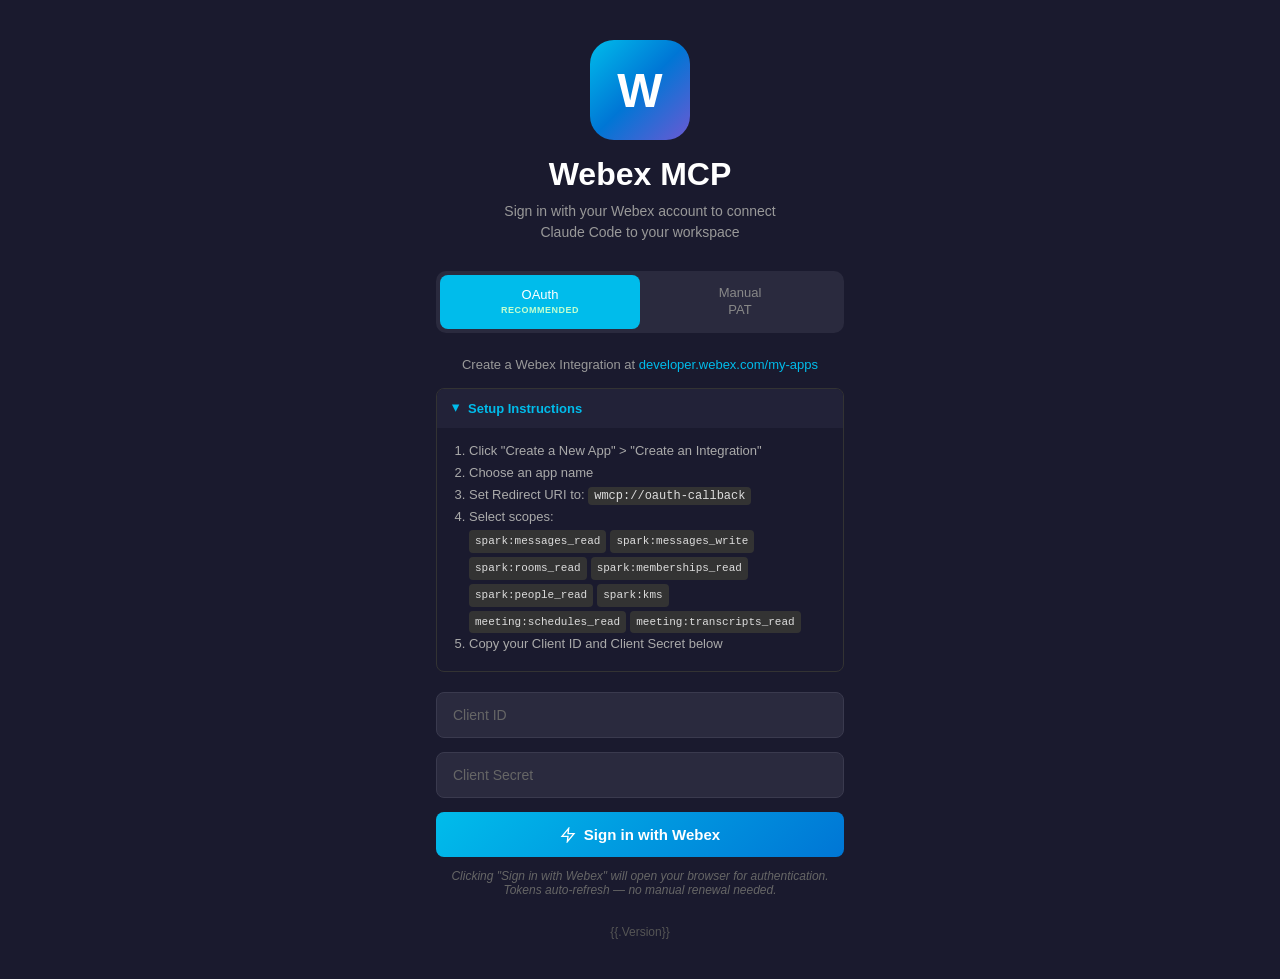
==== internal/setup/setup.html @ 3a96f48f "Add setup wizard, skill alternative, and security hardening - Browser-based setup UI (--setup) with " ====
<!DOCTYPE html>
<html lang="en">
<head>
<meta charset="UTF-8">
<meta name="viewport" content="width=device-width, initial-scale=1.0">
<title>Webex MCP - Setup</title>
<style>
  * { margin: 0; padding: 0; box-sizing: border-box; }

  body {
    font-family: -apple-system, BlinkMacSystemFont, 'Segoe UI', Roboto, sans-serif;
    background: #1a1a2e;
    color: #e0e0e0;
    min-height: 100vh;
    display: flex;
    justify-content: center;
    align-items: center;
  }

  .container {
    width: 480px;
    padding: 40px 36px;
    text-align: center;
  }

  .logo {
    width: 100px;
    height: 100px;
    margin: 0 auto 16px;
    background: linear-gradient(135deg, #00bceb 0%, #0076d5 50%, #6b59d3 100%);
    border-radius: 24px;
    display: flex;
    align-items: center;
    justify-content: center;
    font-size: 48px;
    color: white;
    font-weight: bold;
  }

  h1 {
    font-size: 32px;
    font-weight: 700;
    color: #fff;
    margin-bottom: 8px;
  }

  .subtitle {
    color: #999;
    font-size: 14px;
    margin-bottom: 28px;
    line-height: 1.5;
  }

  .tabs {
    display: flex;
    background: #2a2a3e;
    border-radius: 10px;
    padding: 4px;
    margin-bottom: 24px;
  }

  .tab {
    flex: 1;
    padding: 10px 8px;
    border: none;
    background: none;
    color: #888;
    font-size: 13px;
    font-weight: 500;
    cursor: pointer;
    border-radius: 8px;
    transition: all 0.2s;
    line-height: 1.3;
  }

  .tab:hover { color: #ccc; }

  .tab.active {
    background: #00bceb;
    color: #fff;
  }

  .tab .badge {
    display: block;
    font-size: 9px;
    text-transform: uppercase;
    letter-spacing: 0.5px;
    margin-top: 2px;
    color: #90ffc0;
    font-weight: 700;
  }

  .tab.active .badge { color: #c0ffd0; }

  .panel { display: none; text-align: left; }
  .panel.active { display: block; }

  .help-link {
    color: #999;
    font-size: 13px;
    margin-bottom: 16px;
    display: block;
    text-align: center;
  }

  .help-link a {
    color: #00bceb;
    text-decoration: none;
  }

  .help-link a:hover { text-decoration: underline; }

  .instructions {
    border: 1px solid #333;
    border-radius: 8px;
    margin-bottom: 20px;
    overflow: hidden;
  }

  .instructions summary {
    padding: 12px 16px;
    cursor: pointer;
    font-size: 13px;
    font-weight: 600;
    color: #00bceb;
    background: #222238;
    list-style: none;
    display: flex;
    align-items: center;
    gap: 8px;
  }

  .instructions summary::before {
    content: '\25B8';
    transition: transform 0.2s;
  }

  .instructions[open] summary::before {
    transform: rotate(90deg);
  }

  .instructions ol {
    padding: 12px 16px 16px 32px;
    font-size: 13px;
    color: #aaa;
    line-height: 1.7;
  }

  .instructions code {
    background: #333;
    padding: 2px 6px;
    border-radius: 4px;
    font-size: 12px;
    color: #ddd;
  }

  .field {
    margin-bottom: 14px;
  }

  .field input {
    width: 100%;
    padding: 14px 16px;
    background: #2a2a3e;
    border: 1px solid #3a3a4e;
    border-radius: 8px;
    color: #e0e0e0;
    font-size: 14px;
    outline: none;
    transition: border-color 0.2s;
  }

  .field input::placeholder { color: #666; }
  .field input:focus { border-color: #00bceb; }

  .btn-primary {
    width: 100%;
    padding: 14px;
    border: none;
    border-radius: 8px;
    font-size: 15px;
    font-weight: 600;
    cursor: pointer;
    transition: all 0.2s;
    margin-top: 8px;
    display: flex;
    align-items: center;
    justify-content: center;
    gap: 8px;
  }

  .btn-webex {
    background: linear-gradient(135deg, #00bceb, #0076d5);
    color: #fff;
  }

  .btn-webex:hover { opacity: 0.9; }
  .btn-webex:disabled { opacity: 0.4; cursor: not-allowed; }

  .btn-save {
    background: #4caf50;
    color: #fff;
  }

  .btn-save:hover { opacity: 0.9; }
  .btn-save:disabled { opacity: 0.4; cursor: not-allowed; }

  .hint {
    text-align: center;
    color: #666;
    font-size: 12px;
    font-style: italic;
    margin-top: 12px;
  }

  .version {
    text-align: center;
    color: #555;
    font-size: 12px;
    margin-top: 28px;
  }

  .status {
    text-align: center;
    padding: 12px;
    border-radius: 8px;
    margin-top: 12px;
    font-size: 13px;
    display: none;
  }

  .status.error {
    display: block;
    background: #3e1a1a;
    color: #ff6b6b;
    border: 1px solid #5e2a2a;
  }

  .status.success {
    display: block;
    background: #1a3e1a;
    color: #6bff6b;
    border: 1px solid #2a5e2a;
  }

  .status.info {
    display: block;
    background: #1a2a3e;
    color: #6bb8ff;
    border: 1px solid #2a3a5e;
  }

  .scopes {
    display: flex;
    flex-wrap: wrap;
    gap: 4px;
    margin-top: 2px;
  }

  .scope-tag {
    background: #333;
    padding: 2px 6px;
    border-radius: 4px;
    font-size: 11px;
    color: #ddd;
    font-family: monospace;
  }

  .success-screen {
    display: none;
    text-align: center;
    padding: 40px 0;
  }

  .success-screen .checkmark {
    width: 80px;
    height: 80px;
    margin: 0 auto 16px;
    background: #1a3e1a;
    border-radius: 50%;
    display: flex;
    align-items: center;
    justify-content: center;
    font-size: 40px;
    color: #4caf50;
    border: 2px solid #2a5e2a;
  }

  .success-screen h2 {
    color: #4caf50;
    margin-bottom: 12px;
  }

  .success-screen p {
    color: #999;
    font-size: 14px;
    line-height: 1.6;
  }

  .success-screen .config-block {
    background: #2a2a3e;
    border-radius: 8px;
    padding: 16px;
    margin-top: 20px;
    text-align: left;
    font-family: monospace;
    font-size: 12px;
    color: #aaa;
    line-height: 1.6;
    overflow-x: auto;
    white-space: pre;
  }
</style>
</head>
<body>

<div class="container">
  <div id="setup-form">
    <div class="logo">W</div>
    <h1>Webex MCP</h1>
    <p class="subtitle">Sign in with your Webex account to connect<br>Claude Code to your workspace</p>

    <div class="tabs">
      <button class="tab active" onclick="switchTab('oauth', this)">
        OAuth<span class="badge">recommended</span>
      </button>
      <button class="tab" onclick="switchTab('pat', this)">
        Manual<br>PAT
      </button>
    </div>

    <!-- OAuth Panel -->
    <div id="panel-oauth" class="panel active">
      <p class="help-link">
        Create a Webex Integration at
        <a href="https://developer.webex.com/my-apps/new/integration" target="_blank">developer.webex.com/my-apps</a>
      </p>

      <details class="instructions" open>
        <summary>Setup Instructions</summary>
        <ol>
          <li>Click "Create a New App" &gt; "Create an Integration"</li>
          <li>Choose an app name</li>
          <li>Set Redirect URI to: <code>wmcp://oauth-callback</code></li>
          <li>Select scopes:
            <div class="scopes">
              <span class="scope-tag">spark:messages_read</span>
              <span class="scope-tag">spark:messages_write</span>
              <span class="scope-tag">spark:rooms_read</span>
              <span class="scope-tag">spark:memberships_read</span>
              <span class="scope-tag">spark:people_read</span>
              <span class="scope-tag">spark:kms</span>
              <span class="scope-tag">meeting:schedules_read</span>
              <span class="scope-tag">meeting:transcripts_read</span>
            </div>
          </li>
          <li>Copy your Client ID and Client Secret below</li>
        </ol>
      </details>

      <div class="field">
        <input type="text" id="client-id" placeholder="Client ID" autocomplete="off" spellcheck="false">
      </div>
      <div class="field">
        <input type="password" id="client-secret" placeholder="Client Secret" autocomplete="off">
      </div>

      <button class="btn-primary btn-webex" id="btn-oauth" onclick="submitOAuth()">
        <svg width="16" height="16" viewBox="0 0 24 24" fill="none" stroke="currentColor" stroke-width="2"><path d="M13 2L3 14h9l-1 8 10-12h-9l1-8z"/></svg>
        Sign in with Webex
      </button>

      <p class="hint">Clicking "Sign in with Webex" will open your browser for authentication.<br>Tokens auto-refresh — no manual renewal needed.</p>
    </div>

    <!-- Manual PAT Panel -->
    <div id="panel-pat" class="panel">
      <p class="help-link">
        Generate a Personal Access Token at
        <a href="https://developer.webex.com/docs/getting-your-personal-access-token" target="_blank">developer.webex.com</a>
      </p>

      <details class="instructions">
        <summary>About Personal Access Tokens</summary>
        <ol>
          <li>Go to the link above and log in to your Webex account</li>
          <li>Your token is displayed on the page (valid for 12 hours)</li>
          <li>Copy and paste it below</li>
          <li>PATs expire after 12 hours — use OAuth for persistent access</li>
        </ol>
      </details>

      <div class="field">
        <input type="password" id="pat-token" placeholder="Personal Access Token" autocomplete="off" spellcheck="false">
      </div>

      <button class="btn-primary btn-save" id="btn-pat" onclick="submitPAT()">
        Save &amp; Connect
      </button>

      <p class="hint">Token expires after 12 hours. Use OAuth for persistent access.</p>
    </div>

    <div id="status" class="status"></div>
  </div>

  <!-- Success screen -->
  <div id="success-screen" class="success-screen">
    <div class="checkmark">&#10003;</div>
    <h2>Connected!</h2>
    <p id="success-msg">Your Webex integration is configured.</p>
    <div id="config-preview" class="config-block"></div>
    <p style="margin-top: 16px; color: #666; font-size: 13px;">
      You can close this window. The MCP server is ready for Claude Code.
    </p>
  </div>

  <p class="version">{{.Version}}</p>
</div>

<script>
function switchTab(name, el) {
  document.querySelectorAll('.tab').forEach(t => t.classList.remove('active'));
  document.querySelectorAll('.panel').forEach(p => p.classList.remove('active'));
  el.classList.add('active');
  document.getElementById('panel-' + name).classList.add('active');
  clearStatus();
}

function showStatus(msg, type) {
  const el = document.getElementById('status');
  el.textContent = msg;
  el.className = 'status ' + type;
}

function clearStatus() {
  const el = document.getElementById('status');
  el.className = 'status';
  el.textContent = '';
}

function showSuccess(msg, config) {
  document.getElementById('setup-form').style.display = 'none';
  const screen = document.getElementById('success-screen');
  screen.style.display = 'block';
  document.getElementById('success-msg').textContent = msg;
  if (config) {
    document.getElementById('config-preview').textContent = config;
  }
}

function setButtonLoading(btn, loading) {
  btn.disabled = loading;
  if (loading) {
    btn._origHTML = btn.innerHTML;
    btn.textContent = 'Authorizing...';
  } else if (btn._origHTML) {
    btn.innerHTML = btn._origHTML;
  }
}

async function submitOAuth() {
  const clientId = document.getElementById('client-id').value.trim();
  const clientSecret = document.getElementById('client-secret').value.trim();

  if (!clientId) { showStatus('Client ID is required', 'error'); return; }
  if (!clientSecret) { showStatus('Client Secret is required', 'error'); return; }

  const btn = document.getElementById('btn-oauth');
  setButtonLoading(btn, true);
  showStatus('Opening browser for Webex authorization...', 'info');

  try {
    const resp = await fetch('/api/oauth', {
      method: 'POST',
      headers: { 'Content-Type': 'application/json' },
      body: JSON.stringify({ client_id: clientId, client_secret: clientSecret })
    });
    const data = await resp.json();
    if (data.error) {
      showStatus(data.error, 'error');
      setButtonLoading(btn, false);
    } else {
      const who = data.display_name ? data.display_name + ' (' + data.email + ')' : 'Webex account';
      showSuccess('Connected as ' + who, data.config);
    }
  } catch (e) {
    showStatus('Connection error: ' + e.message, 'error');
    setButtonLoading(btn, false);
  }
}

async function submitPAT() {
  const token = document.getElementById('pat-token').value.trim();
  if (!token) { showStatus('Token is required', 'error'); return; }

  const btn = document.getElementById('btn-pat');
  btn.disabled = true;
  btn.textContent = 'Validating...';

  try {
    const resp = await fetch('/api/pat', {
      method: 'POST',
      headers: { 'Content-Type': 'application/json' },
      body: JSON.stringify({ token: token })
    });
    const data = await resp.json();
    if (data.error) {
      showStatus(data.error, 'error');
      btn.disabled = false;
      btn.innerHTML = 'Save &amp; Connect';
    } else {
      showSuccess(
        'Connected as ' + data.display_name + ' (' + data.email + ')',
        data.config
      );
    }
  } catch (e) {
    showStatus('Connection error: ' + e.message, 'error');
    btn.disabled = false;
    btn.innerHTML = 'Save &amp; Connect';
  }
}
</script>

</body>
</html>
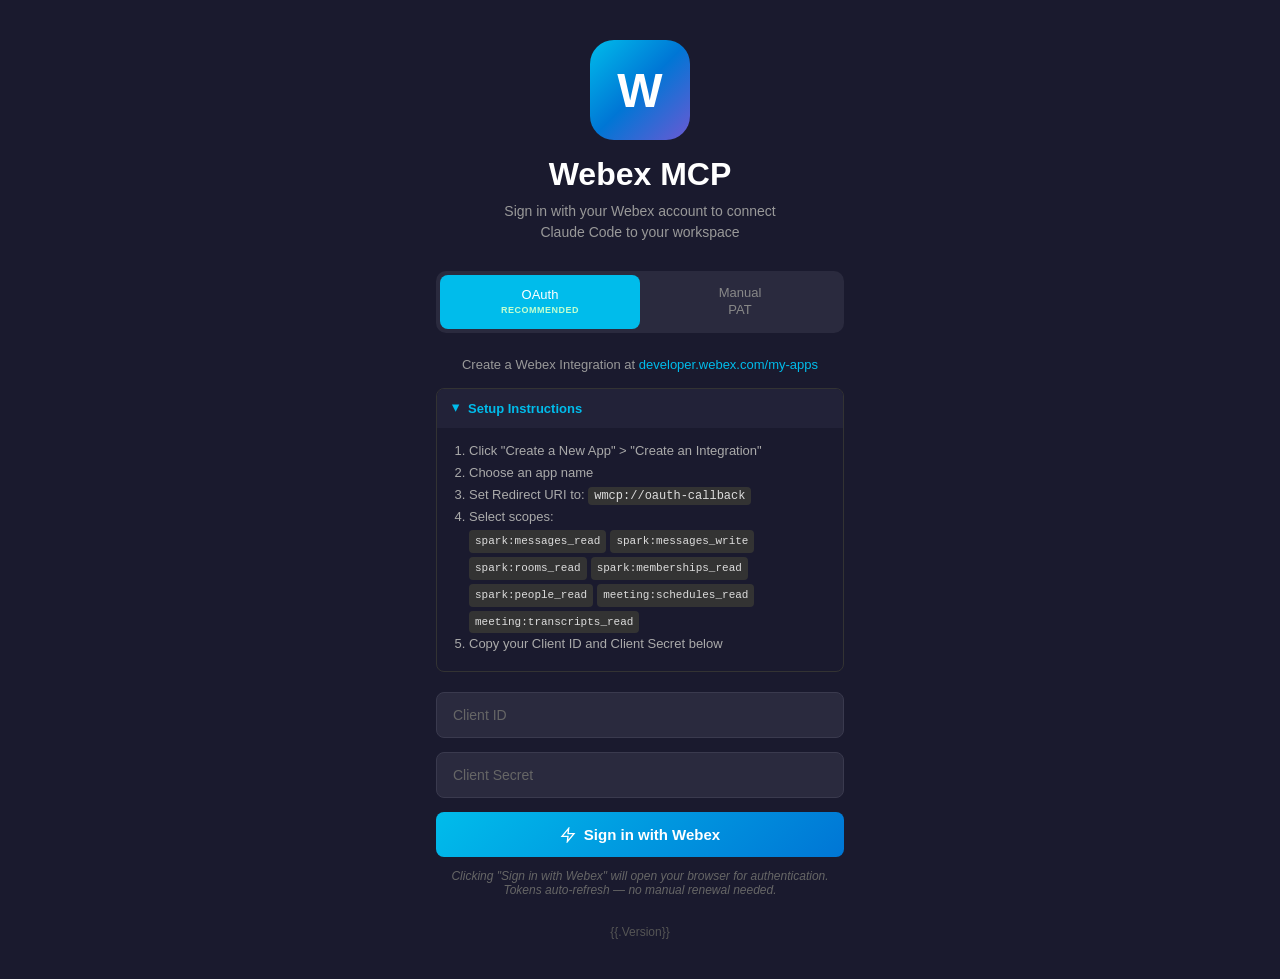
==== commit 4ad4c60d: "Remove spark:kms scope (no longer on Webex Developer portal) Reported by Alex Barberis — spark:kms i" ====
--- a/internal/setup/setup.html
+++ b/internal/setup/setup.html
@@ -349,7 +349,6 @@
               <span class="scope-tag">spark:rooms_read</span>
               <span class="scope-tag">spark:memberships_read</span>
               <span class="scope-tag">spark:people_read</span>
-              <span class="scope-tag">spark:kms</span>
               <span class="scope-tag">meeting:schedules_read</span>
               <span class="scope-tag">meeting:transcripts_read</span>
             </div>
@@ -489,6 +488,20 @@
     setButtonLoading(btn, false);
   }
 }
+
+async function detectEnv() {
+  try {
+    const resp = await fetch('/api/detect');
+    const data = await resp.json();
+    if (data.mode === 'oauth') {
+      showStatus(data.message + ' (' + data.client_id + ')', 'success');
+    } else if (data.mode === 'pat') {
+      switchTab('pat', document.querySelectorAll('.tab')[1]);
+      showStatus(data.message, 'success');
+    }
+  } catch (e) { /* ignore */ }
+}
+detectEnv();
 
 async function submitPAT() {
   const token = document.getElementById('pat-token').value.trim();
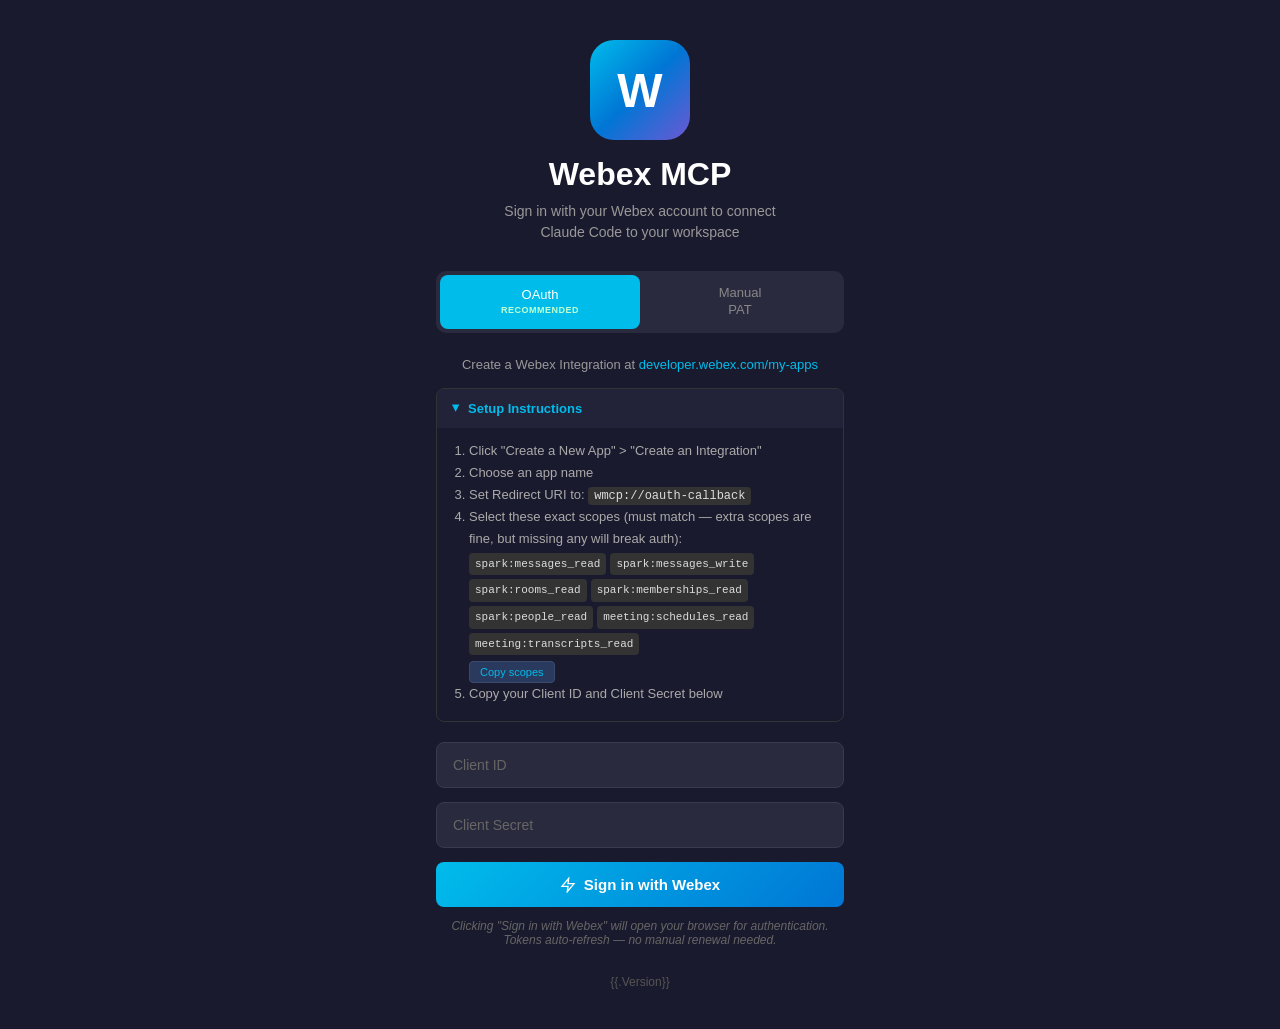
==== commit aa7d27b2: "Fix install.ps1 rate limit, improve OAuth errors and scope copy UX Reported by user: install worked " ====
--- a/internal/setup/setup.html
+++ b/internal/setup/setup.html
@@ -266,6 +266,21 @@
     font-family: monospace;
   }
 
+  .copy-scopes {
+    display: inline-block;
+    margin-top: 6px;
+    padding: 4px 10px;
+    background: #2a3a5e;
+    color: #00bceb;
+    border: 1px solid #3a4a6e;
+    border-radius: 4px;
+    font-size: 11px;
+    cursor: pointer;
+    font-family: inherit;
+  }
+  .copy-scopes:hover { background: #3a4a6e; }
+  .copy-scopes.copied { background: #1a3e1a; color: #4caf50; }
+
   .success-screen {
     display: none;
     text-align: center;
@@ -342,8 +357,8 @@
           <li>Click "Create a New App" &gt; "Create an Integration"</li>
           <li>Choose an app name</li>
           <li>Set Redirect URI to: <code>wmcp://oauth-callback</code></li>
-          <li>Select scopes:
-            <div class="scopes">
+          <li>Select these exact scopes (must match — extra scopes are fine, but missing any will break auth):
+            <div class="scopes" id="scopes-list">
               <span class="scope-tag">spark:messages_read</span>
               <span class="scope-tag">spark:messages_write</span>
               <span class="scope-tag">spark:rooms_read</span>
@@ -352,6 +367,7 @@
               <span class="scope-tag">meeting:schedules_read</span>
               <span class="scope-tag">meeting:transcripts_read</span>
             </div>
+            <button type="button" class="copy-scopes" id="copy-scopes-btn">Copy scopes</button>
           </li>
           <li>Copy your Client ID and Client Secret below</li>
         </ol>
@@ -425,6 +441,26 @@
   document.getElementById('panel-' + name).classList.add('active');
   clearStatus();
 }
+
+document.addEventListener('DOMContentLoaded', () => {
+  const btn = document.getElementById('copy-scopes-btn');
+  if (!btn) return;
+  btn.addEventListener('click', async () => {
+    const scopes = Array.from(document.querySelectorAll('#scopes-list .scope-tag'))
+      .map(s => s.textContent.trim()).join(' ');
+    try {
+      await navigator.clipboard.writeText(scopes);
+      btn.textContent = 'Copied!';
+      btn.classList.add('copied');
+      setTimeout(() => {
+        btn.textContent = 'Copy scopes';
+        btn.classList.remove('copied');
+      }, 1500);
+    } catch (e) {
+      btn.textContent = 'Copy failed';
+    }
+  });
+});
 
 function showStatus(msg, type) {
   const el = document.getElementById('status');
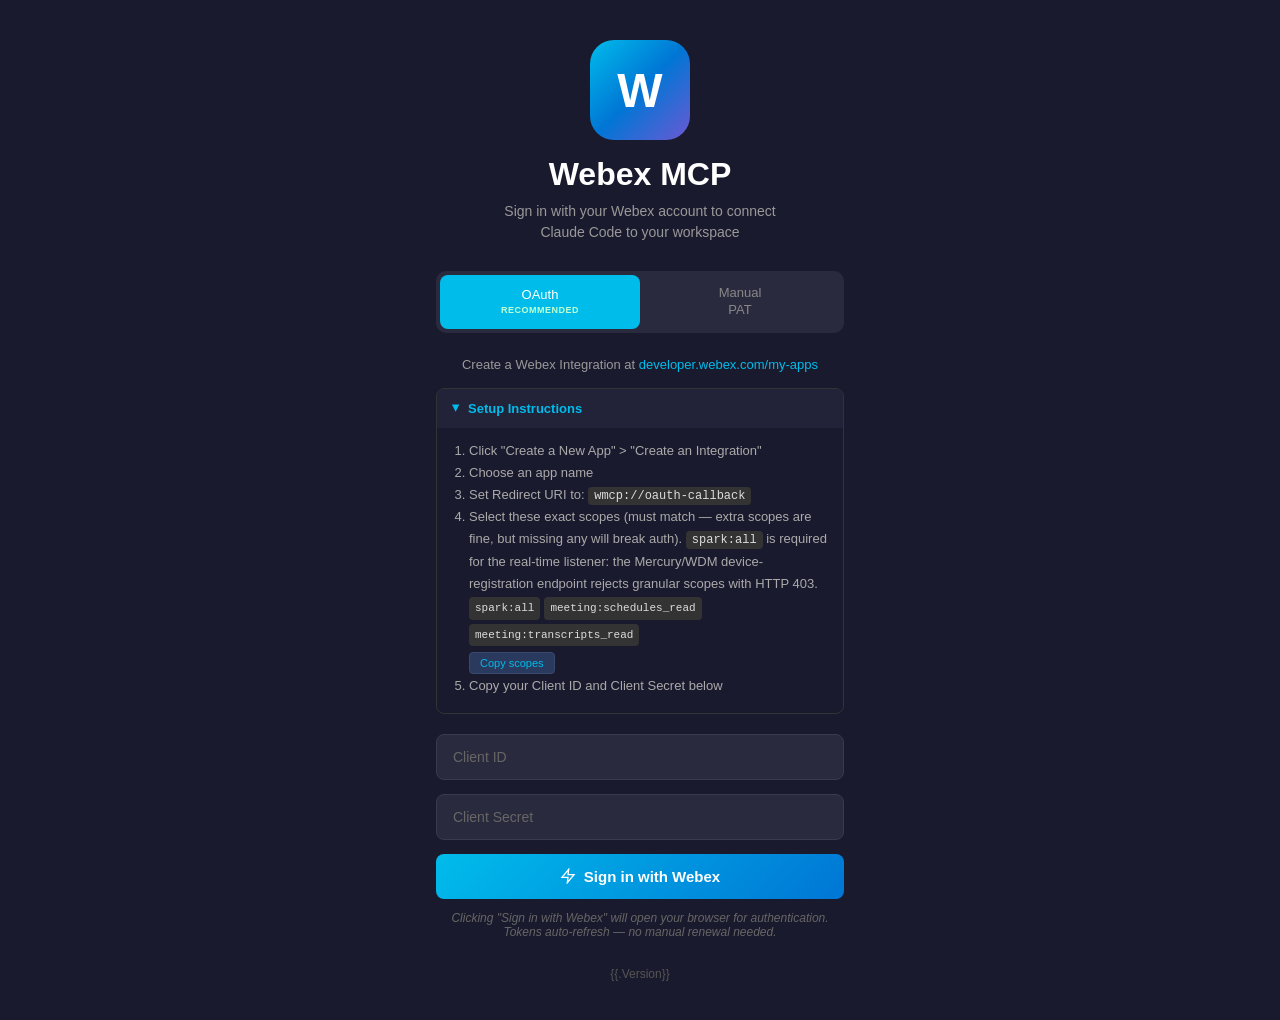
==== commit 61b6269e: "v0.9.1: fix triage never recording inbound messages + spark:all for listener Two fixes required for " ====
--- a/internal/setup/setup.html
+++ b/internal/setup/setup.html
@@ -357,13 +357,9 @@
           <li>Click "Create a New App" &gt; "Create an Integration"</li>
           <li>Choose an app name</li>
           <li>Set Redirect URI to: <code>wmcp://oauth-callback</code></li>
-          <li>Select these exact scopes (must match — extra scopes are fine, but missing any will break auth):
+          <li>Select these exact scopes (must match — extra scopes are fine, but missing any will break auth). <code>spark:all</code> is required for the real-time listener: the Mercury/WDM device-registration endpoint rejects granular scopes with HTTP 403.
             <div class="scopes" id="scopes-list">
-              <span class="scope-tag">spark:messages_read</span>
-              <span class="scope-tag">spark:messages_write</span>
-              <span class="scope-tag">spark:rooms_read</span>
-              <span class="scope-tag">spark:memberships_read</span>
-              <span class="scope-tag">spark:people_read</span>
+              <span class="scope-tag">spark:all</span>
               <span class="scope-tag">meeting:schedules_read</span>
               <span class="scope-tag">meeting:transcripts_read</span>
             </div>
